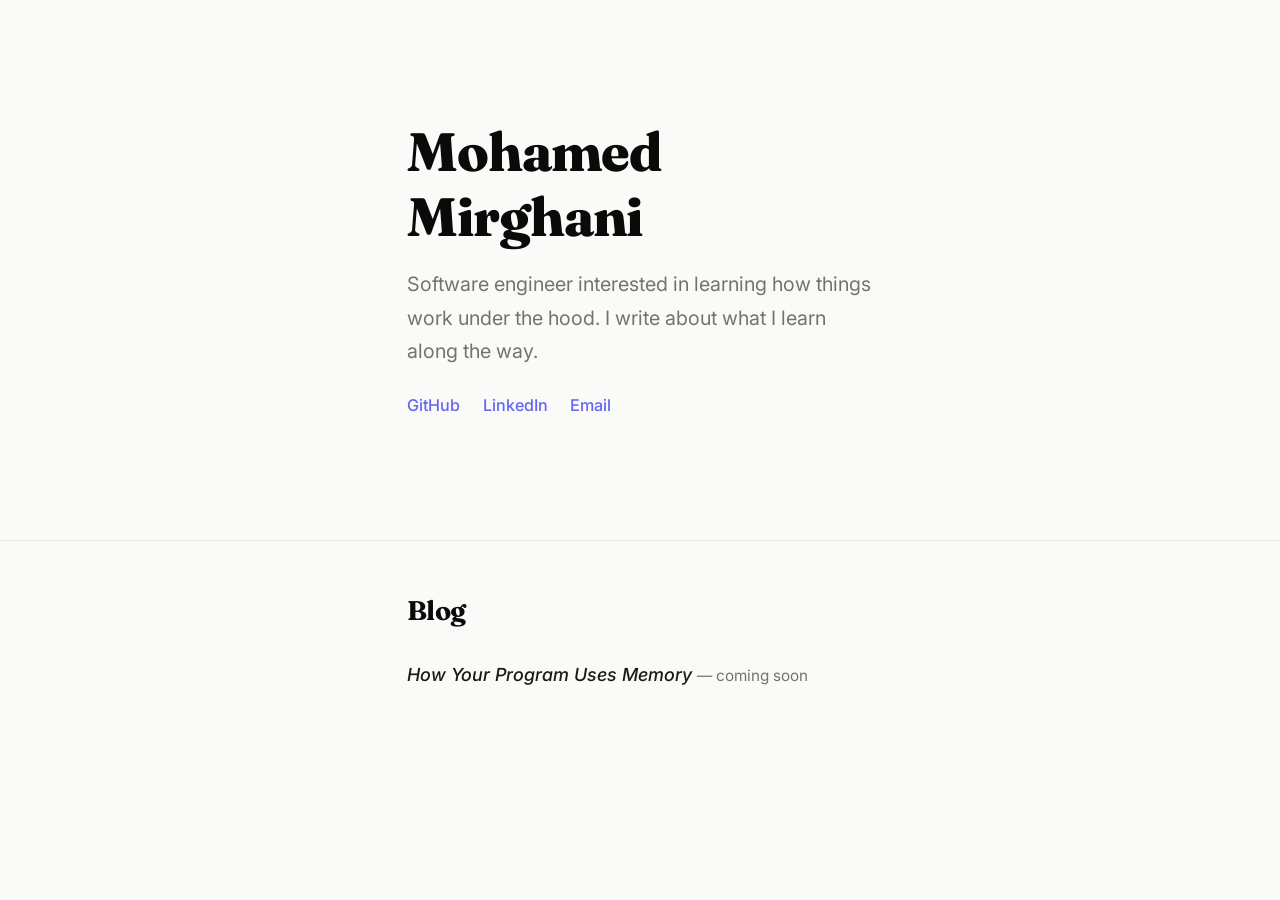
==== index.html @ 9c489353 "First commit" ====
<!DOCTYPE html>
<html lang="en">
<head>
<meta charset="utf-8">
<meta name="viewport" content="width=device-width, initial-scale=1">
<title>Mohamed Mirghani</title>
<link rel="preconnect" href="https://fonts.googleapis.com">
<link rel="preconnect" href="https://fonts.gstatic.com" crossorigin>
<link href="https://fonts.googleapis.com/css2?family=Fraunces:opsz,wght@9..144,600;9..144,700;9..144,800&family=Inter:wght@400;500&display=swap" rel="stylesheet">
<link rel="stylesheet" href="style.css">
</head>
<body>

<section class="intro">
  <div class="container">
    <h1>Mohamed Mirghani</h1>
    <p>Software engineer interested in learning how things work under the hood. I write about what I learn along the way.</p>
    <div class="links">
      <a href="https://github.com/mohamed25-dev">GitHub</a>
      <a href="https://www.linkedin.com/in/mohamed257/">LinkedIn</a>
      <a href="mailto:mohamed.dev25@gmail.com">Email</a>
    </div>
  </div>
</section>

<hr>

<section class="blog">
  <div class="container">
    <h2>Blog</h2>
    <div class="blog-item">
      <span class="title">How Your Program Uses Memory</span>
      <span class="status">&mdash; coming soon</span>
    </div>
  </div>
</section>

</body>
</html>
---- style.css ----
*, *::before, *::after { box-sizing: border-box; margin: 0; padding: 0; }

html {
  font-size: 18px;
  -webkit-font-smoothing: antialiased;
}

body {
  font-family: 'Inter', -apple-system, sans-serif;
  color: #1c1917;
  background: #fafaf9;
  line-height: 1.75;
}

.container {
  max-width: 520px;
  margin: 0 auto;
  padding: 0 1.5rem;
}

/* INTRO */
.intro {
  min-height: 60vh;
  display: flex;
  align-items: center;
  padding: 4rem 0;
}

h1 {
  font-family: 'Fraunces', Georgia, serif;
  font-size: clamp(2rem, 5vw, 3rem);
  font-weight: 800;
  color: #0c0a09;
  line-height: 1.2;
  letter-spacing: -0.02em;
  margin-bottom: 1rem;
}

.intro p {
  color: #78716c;
  font-size: 1.1rem;
  line-height: 1.7;
  margin-bottom: 1.25rem;
}

.links {
  display: flex;
  gap: 1.25rem;
}

.links a {
  color: #6366f1;
  text-decoration: none;
  font-size: 0.9rem;
  font-weight: 500;
}

.links a:hover { text-decoration: underline; }

/* DIVIDER */
hr {
  border: none;
  border-top: 1px solid #e7e5e4;
  margin: 0;
}

/* BLOG */
.blog {
  padding: 3rem 0 5rem;
}

.blog h2 {
  font-family: 'Fraunces', Georgia, serif;
  font-size: 1.5rem;
  font-weight: 700;
  color: #0c0a09;
  line-height: 1.2;
  letter-spacing: -0.02em;
  margin-bottom: 1.5rem;
}

.blog-item {
  padding: 0.25rem 0;
}

.blog-item .title {
  color: #1c1917;
  font-size: 1rem;
  font-weight: 500;
  font-style: italic;
}

.blog-item .status {
  color: #78716c;
  font-size: 0.85rem;
}
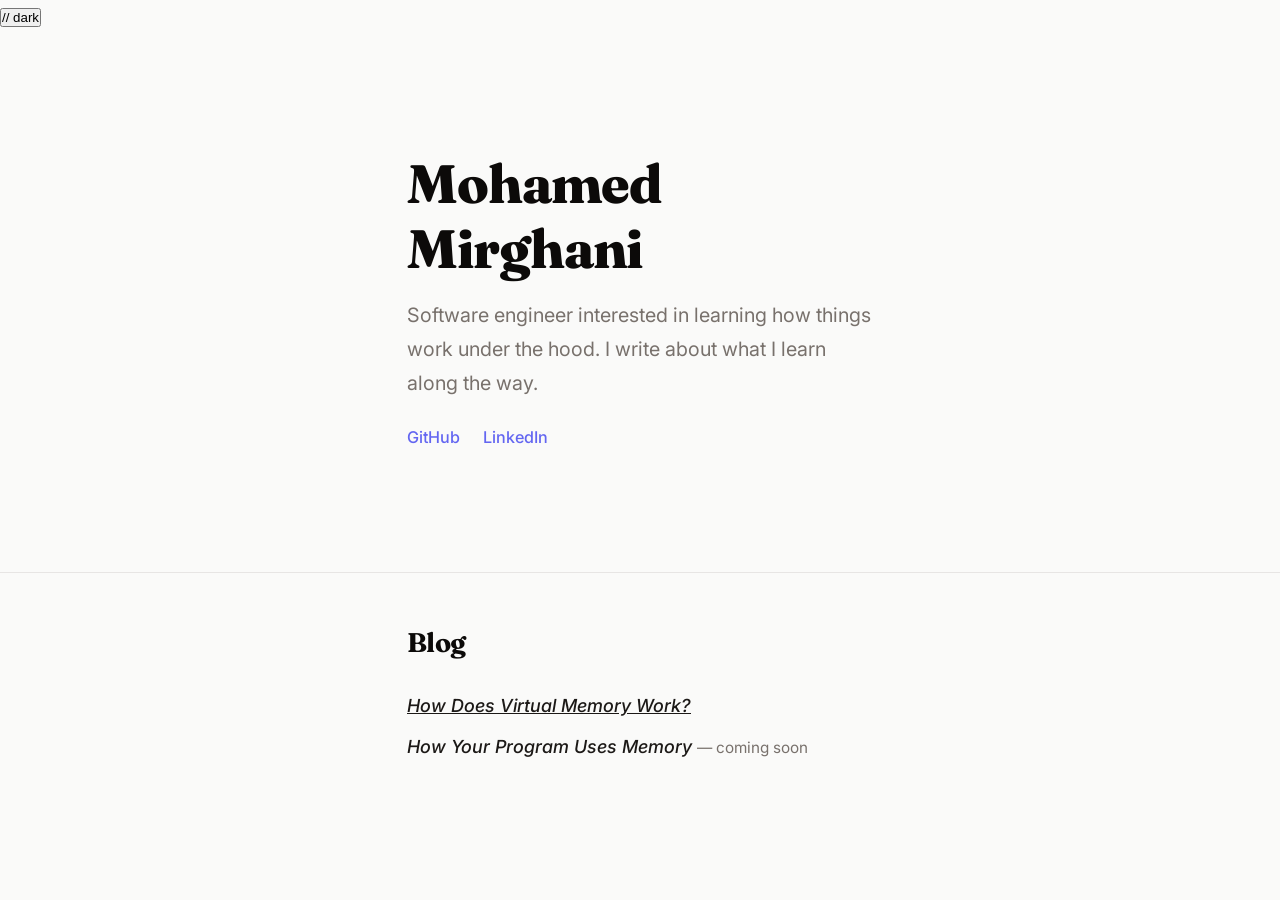
==== commit 8a8fa7f0: "Publish virtual memory post" ====
--- a/index.html
+++ b/index.html
@@ -8,8 +8,11 @@
 <link rel="preconnect" href="https://fonts.gstatic.com" crossorigin>
 <link href="https://fonts.googleapis.com/css2?family=Fraunces:opsz,wght@9..144,600;9..144,700;9..144,800&family=Inter:wght@400;500&display=swap" rel="stylesheet">
 <link rel="stylesheet" href="style.css">
+<script>(function(){var t=localStorage.getItem('theme-preference');if(!t)t=matchMedia('(prefers-color-scheme:dark)').matches?'dark':'light';document.documentElement.setAttribute('data-theme',t)})()</script>
 </head>
 <body>
+
+<button class="theme-toggle" aria-label="Toggle dark mode">// dark</button>
 
 <section class="intro">
   <div class="container">
@@ -18,7 +21,6 @@
     <div class="links">
       <a href="https://github.com/mohamed25-dev">GitHub</a>
       <a href="https://www.linkedin.com/in/mohamed257/">LinkedIn</a>
-      <a href="mailto:mohamed.dev25@gmail.com">Email</a>
     </div>
   </div>
 </section>
@@ -29,11 +31,16 @@
   <div class="container">
     <h2>Blog</h2>
     <div class="blog-item">
+      <a class="title" href="blog/virtual-memory.html">How Does Virtual Memory Work?</a>
+    </div>
+    <div class="blog-item">
       <span class="title">How Your Program Uses Memory</span>
       <span class="status">&mdash; coming soon</span>
     </div>
   </div>
 </section>
 
+<script src="theme.js"></script>
+<script data-goatcounter="https://mohamed25.goatcounter.com/count" async src="//gc.zgo.at/count.js"></script>
 </body>
 </html>
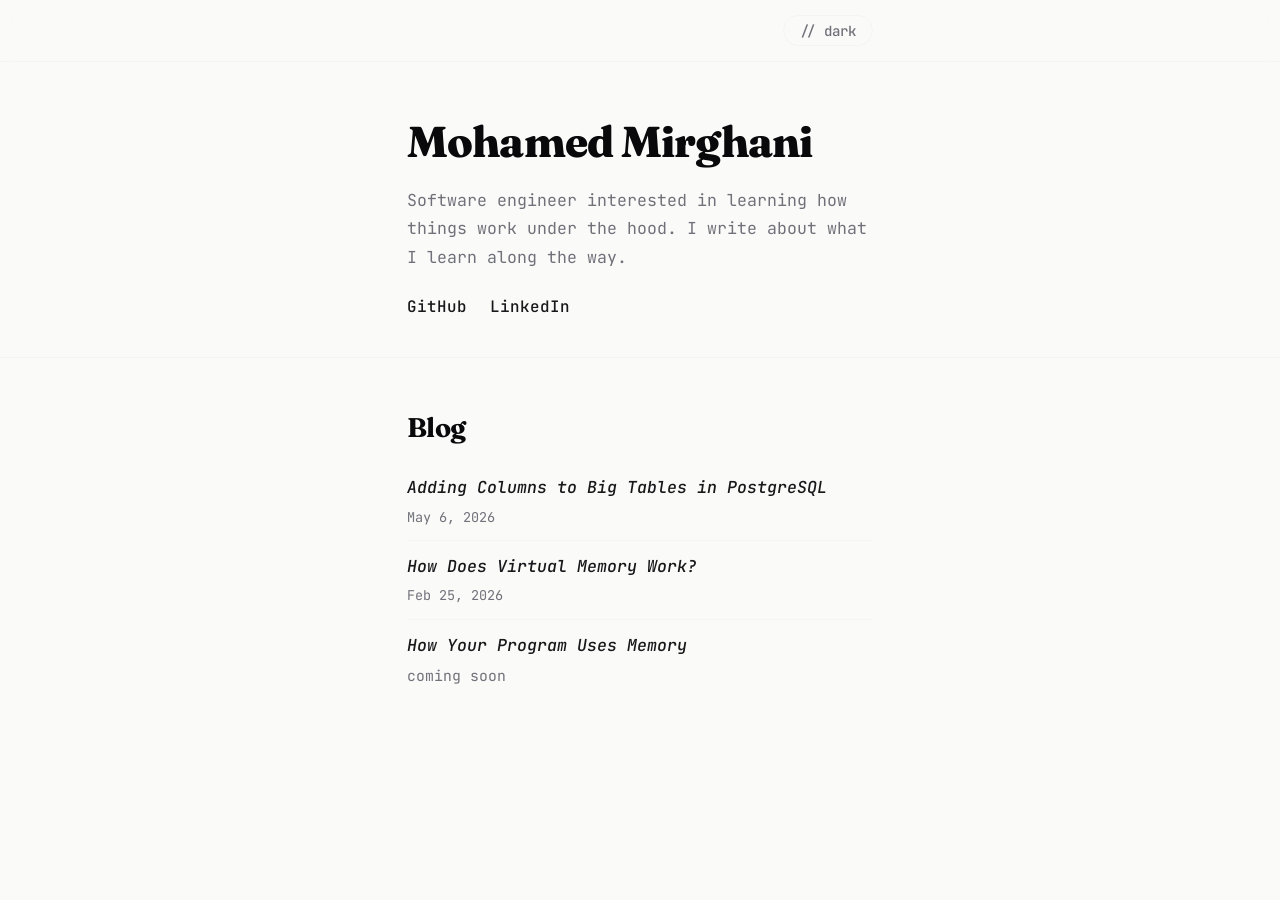
==== commit 8b7df4a1: "Publish postgres default values post" ====
--- a/index.html
+++ b/index.html
@@ -6,13 +6,18 @@
 <title>Mohamed Mirghani</title>
 <link rel="preconnect" href="https://fonts.googleapis.com">
 <link rel="preconnect" href="https://fonts.gstatic.com" crossorigin>
-<link href="https://fonts.googleapis.com/css2?family=Fraunces:opsz,wght@9..144,600;9..144,700;9..144,800&family=Inter:wght@400;500&display=swap" rel="stylesheet">
+<link href="https://fonts.googleapis.com/css2?family=Fraunces:opsz,wght@9..144,600;9..144,700;9..144,800&family=JetBrains+Mono:wght@400;500;600;700&display=swap" rel="stylesheet">
 <link rel="stylesheet" href="style.css">
 <script>(function(){var t=localStorage.getItem('theme-preference');if(!t)t=matchMedia('(prefers-color-scheme:dark)').matches?'dark':'light';document.documentElement.setAttribute('data-theme',t)})()</script>
 </head>
 <body>
 
-<button class="theme-toggle" aria-label="Toggle dark mode">// dark</button>
+<nav class="site-nav">
+  <div class="nav-inner">
+    <span></span>
+    <button class="theme-toggle" aria-label="Toggle dark mode">// dark</button>
+  </div>
+</nav>
 
 <section class="intro">
   <div class="container">
@@ -31,11 +36,16 @@
   <div class="container">
     <h2>Blog</h2>
     <div class="blog-item">
+      <a class="title" href="blog/postgres-default-values.html">Adding Columns to Big Tables in PostgreSQL</a>
+      <span class="date">May 6, 2026</span>
+    </div>
+    <div class="blog-item">
       <a class="title" href="blog/virtual-memory.html">How Does Virtual Memory Work?</a>
+      <span class="date">Feb 25, 2026</span>
     </div>
     <div class="blog-item">
       <span class="title">How Your Program Uses Memory</span>
-      <span class="status">&mdash; coming soon</span>
+      <span class="date status">coming soon</span>
     </div>
   </div>
 </section>
--- a/style.css
+++ b/style.css
@@ -1,3 +1,45 @@
+:root {
+  --bg: #fafaf9;
+  --text: #18181b;
+  --text-muted: #71717a;
+  --heading: #09090b;
+  --accent: #18181b;
+  --border: #f4f4f5;
+  --border-strong: #e4e4e7;
+  --nav-bg: rgba(250, 250, 249, 0.85);
+}
+
+[data-theme="dark"] {
+  --bg: #18181b;
+  --text: #fafaf9;
+  --text-muted: #a1a1aa;
+  --heading: #ffffff;
+  --accent: #e4e4e7;
+  --border: #27272a;
+  --border-strong: #3f3f46;
+  --nav-bg: rgba(24, 24, 27, 0.85);
+}
+
+@media (prefers-color-scheme: dark) {
+  :root:not([data-theme="light"]) {
+    --bg: #18181b;
+    --text: #fafaf9;
+    --text-muted: #a1a1aa;
+    --heading: #ffffff;
+    --accent: #e4e4e7;
+    --border: #27272a;
+    --border-strong: #3f3f46;
+    --nav-bg: rgba(24, 24, 27, 0.85);
+  }
+}
+
+html.theme-transition,
+html.theme-transition *,
+html.theme-transition *::before,
+html.theme-transition *::after {
+  transition: background-color 0.3s ease, color 0.3s ease, border-color 0.3s ease !important;
+}
+
 *, *::before, *::after { box-sizing: border-box; margin: 0; padding: 0; }
 
 html {
@@ -6,9 +48,9 @@
 }
 
 body {
-  font-family: 'Inter', -apple-system, sans-serif;
-  color: #1c1917;
-  background: #fafaf9;
+  font-family: 'JetBrains Mono', 'Fira Code', monospace;
+  color: var(--text);
+  background: var(--bg);
   line-height: 1.75;
 }
 
@@ -18,27 +60,65 @@
   padding: 0 1.5rem;
 }
 
+/* NAV */
+.site-nav {
+  position: sticky;
+  top: 0;
+  background: var(--nav-bg);
+  backdrop-filter: blur(12px);
+  -webkit-backdrop-filter: blur(12px);
+  border-bottom: 1px solid var(--border);
+  z-index: 100;
+}
+
+.site-nav .nav-inner {
+  max-width: 520px;
+  margin: 0 auto;
+  padding: 0.85rem 1.5rem;
+  display: flex;
+  align-items: center;
+  justify-content: space-between;
+}
+
+.theme-toggle {
+  font-family: 'JetBrains Mono', monospace;
+  font-size: 0.78rem;
+  font-weight: 500;
+  color: var(--text-muted);
+  background: var(--bg);
+  border: 1px solid var(--border);
+  border-radius: 999px;
+  padding: 0.3rem 0.9rem;
+  cursor: pointer;
+  white-space: nowrap;
+}
+
+.theme-toggle:hover {
+  color: var(--text);
+  border-color: var(--text-muted);
+}
+
 /* INTRO */
 .intro {
-  min-height: 60vh;
   display: flex;
   align-items: center;
-  padding: 4rem 0;
+  padding: 3rem 0 2rem;
 }
 
 h1 {
   font-family: 'Fraunces', Georgia, serif;
-  font-size: clamp(2rem, 5vw, 3rem);
+  font-size: clamp(1.6rem, 4vw, 2.4rem);
   font-weight: 800;
-  color: #0c0a09;
+  color: var(--heading);
   line-height: 1.2;
   letter-spacing: -0.02em;
+  white-space: nowrap;
   margin-bottom: 1rem;
 }
 
 .intro p {
-  color: #78716c;
-  font-size: 1.1rem;
+  color: var(--text-muted);
+  font-size: 0.92rem;
   line-height: 1.7;
   margin-bottom: 1.25rem;
 }
@@ -49,9 +129,9 @@
 }
 
 .links a {
-  color: #6366f1;
+  color: var(--accent);
   text-decoration: none;
-  font-size: 0.9rem;
+  font-size: 0.88rem;
   font-weight: 500;
 }
 
@@ -60,7 +140,7 @@
 /* DIVIDER */
 hr {
   border: none;
-  border-top: 1px solid #e7e5e4;
+  border-top: 1px solid var(--border);
   margin: 0;
 }
 
@@ -73,24 +153,48 @@
   font-family: 'Fraunces', Georgia, serif;
   font-size: 1.5rem;
   font-weight: 700;
-  color: #0c0a09;
+  color: var(--heading);
   line-height: 1.2;
   letter-spacing: -0.02em;
-  margin-bottom: 1.5rem;
+  margin-bottom: 1rem;
 }
 
 .blog-item {
-  padding: 0.25rem 0;
+  display: flex;
+  flex-direction: column;
+  padding: 0.6rem 0;
+  border-bottom: 1px solid var(--border);
+}
+
+.blog-item:last-child {
+  border-bottom: none;
 }
 
 .blog-item .title {
-  color: #1c1917;
-  font-size: 1rem;
+  color: var(--text);
+  font-size: 0.92rem;
   font-weight: 500;
   font-style: italic;
+  text-decoration: none;
+}
+
+a.blog-item .title,
+.blog-item a.title {
+  color: var(--text);
+}
+
+.blog-item a.title:hover {
+  color: var(--accent);
+}
+
+.blog-item .date {
+  color: var(--text-muted);
+  font-size: 0.75rem;
+  margin-top: 0.2rem;
 }
 
 .blog-item .status {
-  color: #78716c;
-  font-size: 0.85rem;
-}
+  color: var(--text-muted);
+  font-size: 0.82rem;
+  font-style: normal;
+}
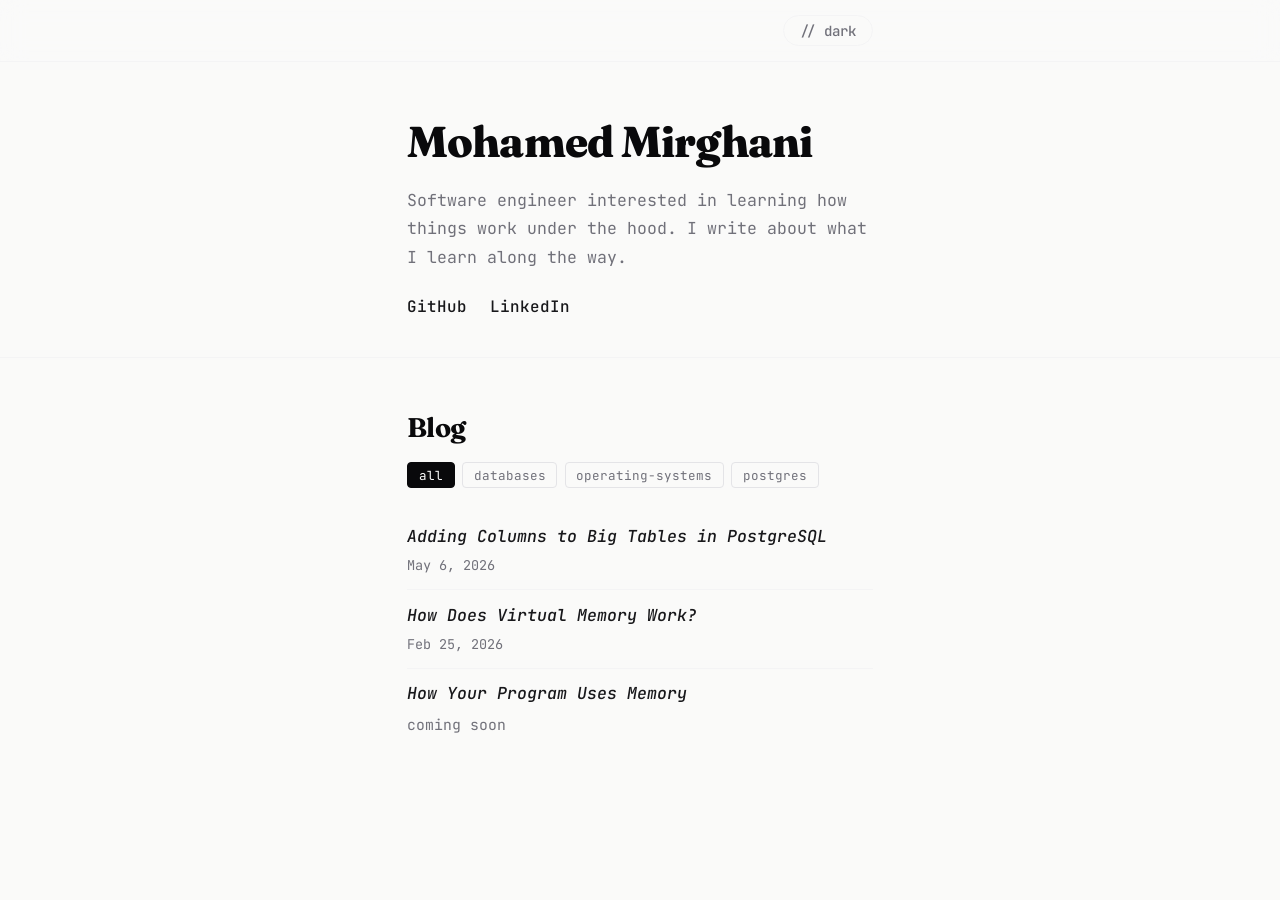
==== commit 2c7e7096: "add labels" ====
--- a/index.html
+++ b/index.html
@@ -35,15 +35,22 @@
 <section class="blog">
   <div class="container">
     <h2>Blog</h2>
-    <div class="blog-item">
+
+    <div class="label-filter" id="label-filter">
+      <button class="filter-btn active" data-filter="all">all</button>
+    </div>
+
+    <div class="blog-item" data-labels="databases postgres">
       <a class="title" href="blog/postgres-default-values.html">Adding Columns to Big Tables in PostgreSQL</a>
       <span class="date">May 6, 2026</span>
     </div>
-    <div class="blog-item">
+
+    <div class="blog-item" data-labels="operating-systems">
       <a class="title" href="blog/virtual-memory.html">How Does Virtual Memory Work?</a>
       <span class="date">Feb 25, 2026</span>
     </div>
-    <div class="blog-item">
+
+    <div class="blog-item" data-labels="operating-systems">
       <span class="title">How Your Program Uses Memory</span>
       <span class="date status">coming soon</span>
     </div>
@@ -51,6 +58,43 @@
 </section>
 
 <script src="theme.js"></script>
+<script>
+(function () {
+  const items = Array.from(document.querySelectorAll('.blog-item[data-labels]'));
+  const allLabels = [...new Set(items.flatMap(el => el.dataset.labels.split(' ')))].sort();
+  const bar = document.getElementById('label-filter');
+
+  allLabels.forEach(label => {
+    const btn = document.createElement('button');
+    btn.className = 'filter-btn';
+    btn.dataset.filter = label;
+    btn.textContent = label;
+    btn.onclick = () => setFilter(label);
+    bar.appendChild(btn);
+  });
+
+  bar.querySelector('[data-filter="all"]').onclick = () => setFilter('all');
+
+  function setFilter(active) {
+    bar.querySelectorAll('.filter-btn').forEach(btn => {
+      btn.classList.toggle('active', btn.dataset.filter === active);
+    });
+    document.querySelectorAll('.blog-item').forEach(item => {
+      if (active === 'all') {
+        item.style.display = '';
+      } else if (!item.dataset.labels) {
+        item.style.display = 'none';
+      } else {
+        item.style.display = item.dataset.labels.split(' ').includes(active) ? '' : 'none';
+      }
+    });
+    history.replaceState(null, '', active === 'all' ? location.pathname : '#' + active);
+  }
+
+  const hash = location.hash.slice(1);
+  if (hash && allLabels.includes(hash)) setFilter(hash);
+})();
+</script>
 <script data-goatcounter="https://mohamed25.goatcounter.com/count" async src="//gc.zgo.at/count.js"></script>
 </body>
 </html>
--- a/style.css
+++ b/style.css
@@ -198,3 +198,52 @@
   font-size: 0.82rem;
   font-style: normal;
 }
+
+/* LABELS */
+.post-labels {
+  display: flex;
+  flex-wrap: wrap;
+  gap: 0.35rem;
+  margin-top: 0.25rem;
+}
+
+.label {
+  font-size: 0.7rem;
+  color: var(--text-muted);
+  background: var(--border-strong);
+  border-radius: 4px;
+  padding: 0.15rem 0.5rem;
+  font-style: normal;
+  letter-spacing: 0.02em;
+}
+
+/* FILTER BAR */
+.label-filter {
+  display: flex;
+  flex-wrap: wrap;
+  gap: 0.4rem;
+  margin-bottom: 1.25rem;
+}
+
+.filter-btn {
+  font-family: 'JetBrains Mono', monospace;
+  font-size: 0.7rem;
+  color: var(--text-muted);
+  background: none;
+  border: 1px solid var(--border-strong);
+  border-radius: 4px;
+  padding: 0.2rem 0.6rem;
+  cursor: pointer;
+  transition: color 0.15s, border-color 0.15s, background 0.15s;
+}
+
+.filter-btn:hover {
+  color: var(--text);
+  border-color: var(--text-muted);
+}
+
+.filter-btn.active {
+  color: var(--bg);
+  background: var(--heading);
+  border-color: var(--heading);
+}
